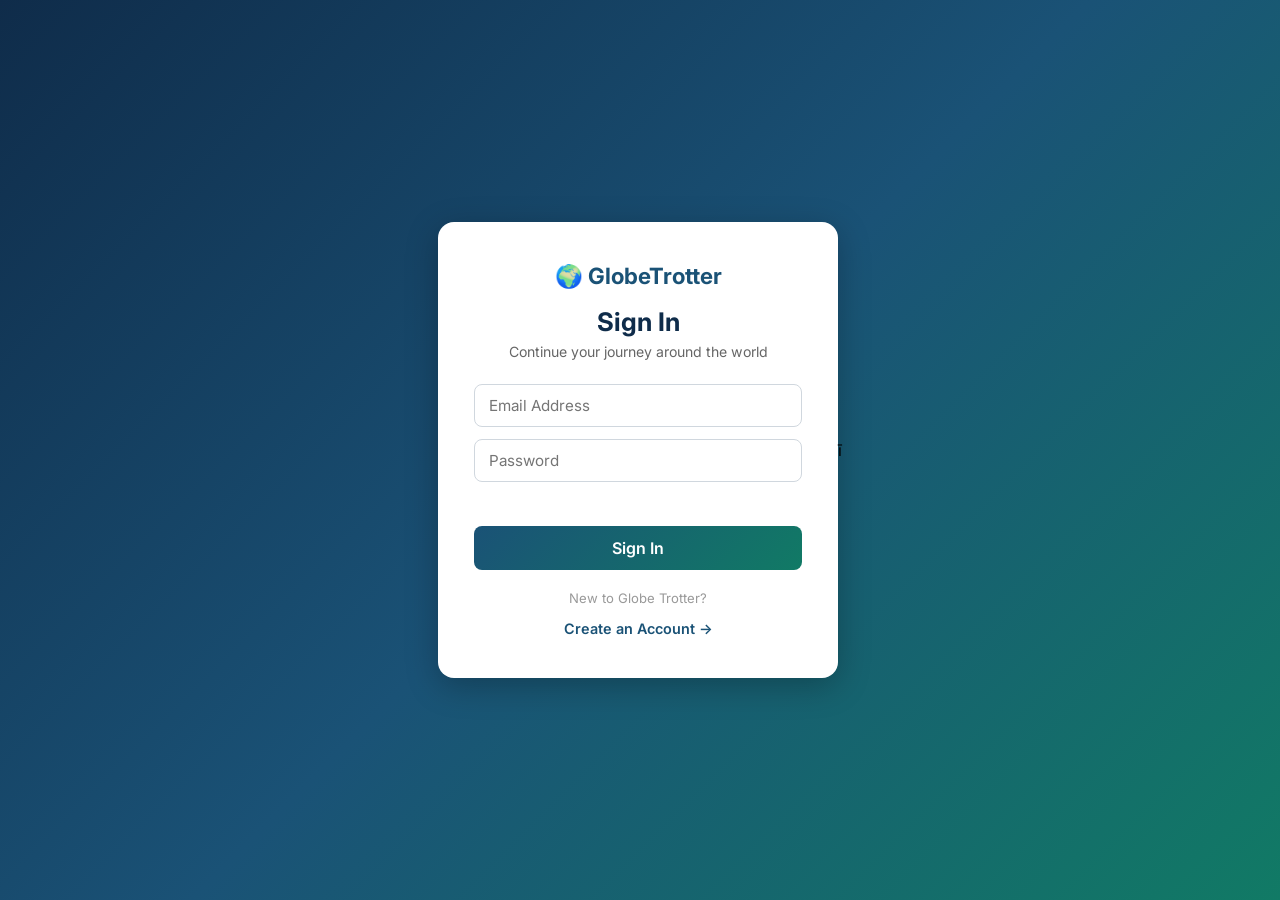
==== frontend/index.html @ 1d5b2421 "Login and Registration page" ====
<!DOCTYPE html>
<html lang="en">
<head>
  <meta charset="UTF-8" />
  <meta name="viewport" content="width=device-width, initial-scale=1.0" />
  <title>Globe Trotter | Sign In</title>
  <link rel="stylesheet" href="style.css" />
  <link href="https://fonts.googleapis.com/css2?family=Inter:wght@400;500;600;700&display=swap" rel="stylesheet" />
</head>
<body>
  <div class="card">
    <div class="logo">🌍 GlobeTrotter</div>
    <h1>Sign In</h1>
    <p class="sub">Continue your journey around the world</p>

    <form id="loginForm">
      <input type="email" id="loginEmail" placeholder="Email Address" required />
      <input type="password" id="loginPassword" placeholder="Password" required />
      <div id="loginStatus" class="status"></div>
      <button type="submit" id="loginBtn">Sign In</button>
    </form>

    <div class="divider">New to Globe Trotter?</div>
    <a class="link-btn" href="register.html">Create an Account →</a>
  </div>
  <script src="sample.js"></script>
</body>
</html>
ī
---- frontend/style.css ----
* { box-sizing: border-box; margin: 0; padding: 0; }

body {
  font-family: 'Inter', sans-serif;
  min-height: 100vh;
  display: flex;
  align-items: center;
  justify-content: center;
  background: linear-gradient(135deg, #0f2c4a 0%, #1a5276 50%, #117a65 100%);
}

.card {
  background: #fff;
  border-radius: 16px;
  padding: 40px 36px;
  width: 100%;
  max-width: 400px;
  box-shadow: 0 8px 32px rgba(0,0,0,0.25);
  text-align: center;
}

.logo  { font-size: 1.4rem; font-weight: 700; color: #1a5276; margin-bottom: 16px; }
h1     { font-size: 1.6rem; font-weight: 700; color: #0f2c4a; margin-bottom: 6px; }
.sub   { color: #666; font-size: 0.88rem; margin-bottom: 24px; }

input {
  width: 100%; padding: 11px 14px; margin-bottom: 12px;
  border: 1.5px solid #d0d7de; border-radius: 8px;
  font-family: inherit; font-size: 0.95rem; outline: none;
  transition: border-color .2s;
}
input:focus { border-color: #1a5276; }

button[type="submit"] {
  width: 100%; padding: 12px; margin-top: 4px;
  background: linear-gradient(135deg, #1a5276, #117a65);
  color: #fff; font-family: inherit; font-size: 1rem;
  font-weight: 600; border: none; border-radius: 8px; cursor: pointer;
}
button[type="submit"]:hover { opacity: .9; }

.status { font-size: .85rem; margin-bottom: 8px; min-height: 20px; }
.status.error   { color: #c0392b; }
.status.success { color: #117a65; }
.status.warning { color: #d68910; }

.divider  { color: #999; font-size: .82rem; margin: 20px 0 12px; }
.link-btn { color: #1a5276; font-weight: 600; font-size: .9rem; text-decoration: none; }
.link-btn:hover { text-decoration: underline; }
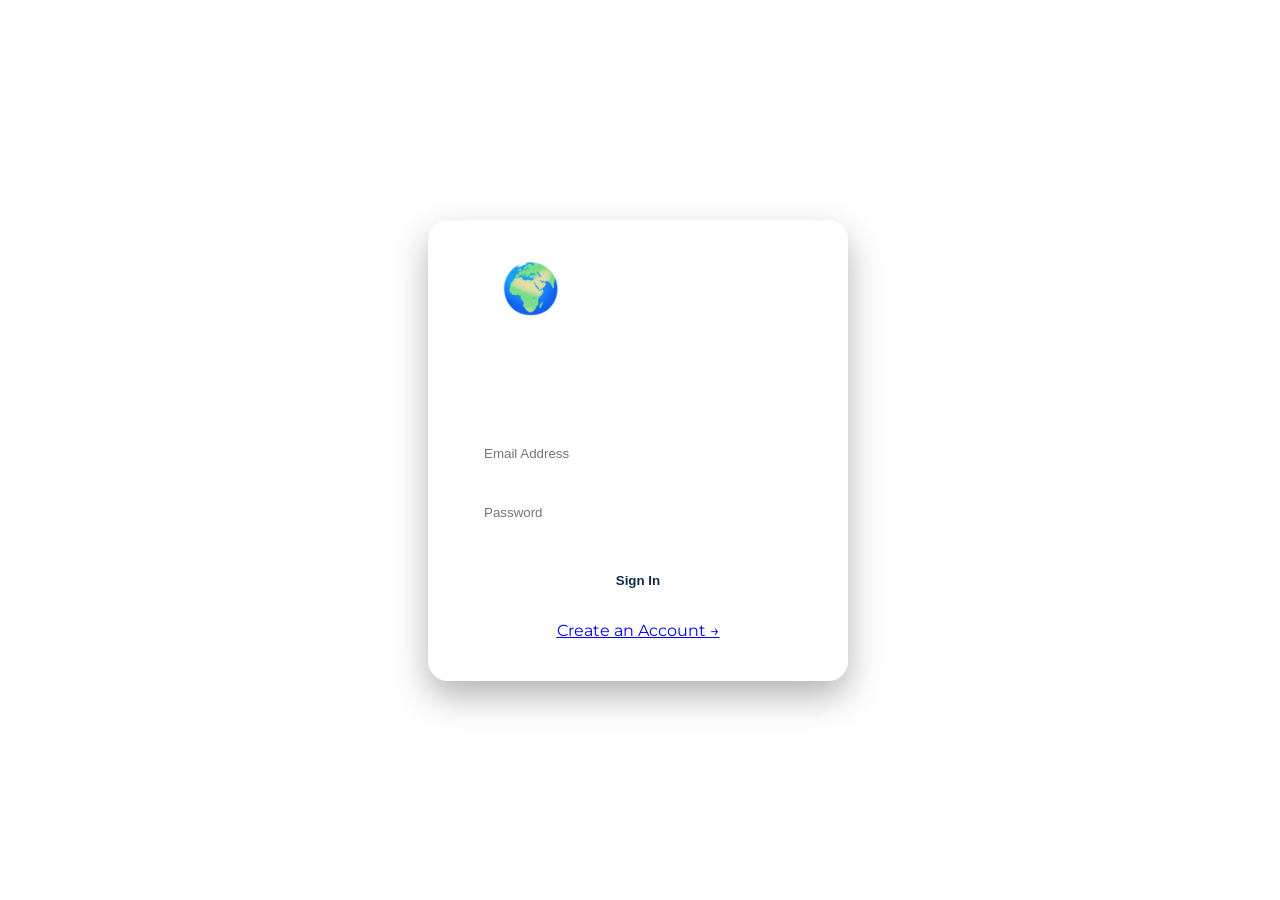
==== commit dc45abd3: "Landing Page" ====
--- a/frontend/index.html
+++ b/frontend/index.html
@@ -1,12 +1,16 @@
 <!DOCTYPE html>
 <html lang="en">
+
 <head>
   <meta charset="UTF-8" />
   <meta name="viewport" content="width=device-width, initial-scale=1.0" />
   <title>Globe Trotter | Sign In</title>
   <link rel="stylesheet" href="style.css" />
-  <link href="https://fonts.googleapis.com/css2?family=Inter:wght@400;500;600;700&display=swap" rel="stylesheet" />
+  <link
+    href="https://fonts.googleapis.com/css2?family=Cinzel+Decorative:wght@400;700&family=Great+Vibes&family=Montserrat:wght@300;400;500;600&display=swap"
+    rel="stylesheet" />
 </head>
+
 <body>
   <div class="card">
     <div class="logo">🌍 GlobeTrotter</div>
@@ -15,7 +19,16 @@
 
     <form id="loginForm">
       <input type="email" id="loginEmail" placeholder="Email Address" required />
-      <input type="password" id="loginPassword" placeholder="Password" required />
+      <div class="password-container">
+        <input type="password" id="loginPassword" placeholder="Password" required />
+        <span class="toggle-password" id="togglePasswordBtn">
+          <svg style="width:20px;height:20px" viewBox="0 0 24 24" fill="none" stroke="currentColor" stroke-width="2"
+            stroke-linecap="round" stroke-linejoin="round">
+            <path d="M1 12s4-8 11-8 11 8 11 8-4 8-11 8-11-8-11-8z"></path>
+            <circle cx="12" cy="12" r="3"></circle>
+          </svg>
+        </span>
+      </div>
       <div id="loginStatus" class="status"></div>
       <button type="submit" id="loginBtn">Sign In</button>
     </form>
@@ -25,5 +38,6 @@
   </div>
   <script src="sample.js"></script>
 </body>
+
 </html>
 ī
--- a/frontend/style.css
+++ b/frontend/style.css
@@ -1,49 +1,352 @@
-* { box-sizing: border-box; margin: 0; padding: 0; }
+/* ---------- RESET ---------- */
+* {
+  box-sizing: border-box;
+  margin: 0;
+  padding: 0;
+}
 
 body {
-  font-family: 'Inter', sans-serif;
+  font-family: 'Montserrat', sans-serif;
   min-height: 100vh;
   display: flex;
   align-items: center;
   justify-content: center;
-  background: linear-gradient(135deg, #0f2c4a 0%, #1a5276 50%, #117a65 100%);
+  padding: 20px;
+  background: url('https://images.unsplash.com/photo-1476514525535-07fb3b4ae5f1?auto=format&fit=crop&w=2000&q=80') center/cover fixed;
+  color: #fff;
+}
+
+body.landing-page {
+  display: block;
+  overflow-y: auto;
+  background: url('https://images.unsplash.com/photo-1507525428034-b723cf961d3e?auto=format&fit=crop&w=2000&q=80') center/cover fixed;
+}
+
+/* ---------- GLASS CARD ---------- */
+.card,
+.landing-card {
+  background: rgba(255, 255, 255, .1);
+  backdrop-filter: blur(18px);
+  border: 1px solid rgba(255, 255, 255, .25);
+  border-radius: 20px;
+  box-shadow: 0 15px 35px rgba(0, 0, 0, .3);
 }
 
 .card {
+  padding: 40px;
+  max-width: 420px;
+  width: 100%;
+  text-align: center;
+}
+
+.landing-card {
+  padding: 30px 40px;
+  max-width: 1000px;
+  margin: auto;
+}
+
+/* ---------- TYPOGRAPHY ---------- */
+.logo {
+  font-family: 'Great Vibes', cursive;
+  font-size: 3rem;
+  margin-bottom: 20px;
+}
+
+h1,
+h2,
+h3 {
+  font-family: 'Cinzel Decorative', serif;
+}
+
+.sub {
+  margin-bottom: 25px;
+  font-weight: 300;
+  opacity: .9;
+}
+
+/* ---------- INPUT ---------- */
+input {
+  width: 100%;
+  padding: 14px;
+  margin-bottom: 14px;
+  background: rgba(255, 255, 255, .15);
+  border: 1px solid rgba(255, 255, 255, .3);
+  border-radius: 10px;
+  color: #fff;
+  outline: none;
+  transition: .3s;
+}
+
+input:focus {
+  background: rgba(255, 255, 255, .25);
+  border-color: #fff;
+}
+
+/* ---------- PASSWORD ---------- */
+.password-container {
+  position: relative;
+}
+
+.password-container input {
+  padding-right: 45px;
+}
+
+.toggle-password {
+  position: absolute;
+  right: 12px;
+  top: 50%;
+  transform: translateY(-50%);
+  cursor: pointer;
+}
+
+/* ---------- BUTTONS ---------- */
+button[type="submit"],
+.fab {
   background: #fff;
-  border-radius: 16px;
-  padding: 40px 36px;
-  width: 100%;
-  max-width: 400px;
-  box-shadow: 0 8px 32px rgba(0,0,0,0.25);
-  text-align: center;
-}
-
-.logo  { font-size: 1.4rem; font-weight: 700; color: #1a5276; margin-bottom: 16px; }
-h1     { font-size: 1.6rem; font-weight: 700; color: #0f2c4a; margin-bottom: 6px; }
-.sub   { color: #666; font-size: 0.88rem; margin-bottom: 24px; }
-
-input {
-  width: 100%; padding: 11px 14px; margin-bottom: 12px;
-  border: 1.5px solid #d0d7de; border-radius: 8px;
-  font-family: inherit; font-size: 0.95rem; outline: none;
-  transition: border-color .2s;
-}
-input:focus { border-color: #1a5276; }
+  color: #0f2c4a;
+  border: none;
+  font-weight: 600;
+  cursor: pointer;
+  transition: .3s;
+}
 
 button[type="submit"] {
-  width: 100%; padding: 12px; margin-top: 4px;
-  background: linear-gradient(135deg, #1a5276, #117a65);
-  color: #fff; font-family: inherit; font-size: 1rem;
-  font-weight: 600; border: none; border-radius: 8px; cursor: pointer;
-}
-button[type="submit"]:hover { opacity: .9; }
-
-.status { font-size: .85rem; margin-bottom: 8px; min-height: 20px; }
-.status.error   { color: #c0392b; }
-.status.success { color: #117a65; }
-.status.warning { color: #d68910; }
-
-.divider  { color: #999; font-size: .82rem; margin: 20px 0 12px; }
-.link-btn { color: #1a5276; font-weight: 600; font-size: .9rem; text-decoration: none; }
-.link-btn:hover { text-decoration: underline; }
+  width: 100%;
+  padding: 14px;
+  border-radius: 10px;
+}
+
+button:hover,
+.fab:hover {
+  transform: translateY(-3px);
+}
+
+/* ---------- STATUS ---------- */
+.status {
+  font-size: .9rem;
+  margin: 10px 0;
+}
+
+.status.error {
+  color: #ff8787;
+}
+
+.status.success {
+  color: #69db7c;
+}
+
+.status.warning {
+  color: #ffd43b;
+}
+
+/* ---------- AUTOCOMPLETE ---------- */
+.autocomplete {
+  position: relative;
+}
+
+.autocomplete-items {
+  position: absolute;
+  top: 100%;
+  left: 0;
+  width: 100%;
+  background: rgba(255, 255, 255, 0.95);
+  backdrop-filter: blur(10px);
+  color: #1a1a1a;
+  max-height: 200px;
+  overflow-y: auto;
+  border-radius: 10px;
+  box-shadow: 0 8px 24px rgba(0, 0, 0, 0.25);
+  display: none;
+  z-index: 999;
+  margin-top: 4px;
+}
+
+.autocomplete-items.show {
+  display: block;
+}
+
+.autocomplete-items div {
+  padding: 12px 16px;
+  cursor: pointer;
+  border-bottom: 1px solid rgba(0, 0, 0, 0.05);
+  transition: all 0.2s ease;
+  font-weight: 500;
+}
+
+.autocomplete-items div:last-child {
+  border-bottom: none;
+}
+
+.autocomplete-items div:hover {
+  background: #0f2c4a;
+  color: #fff;
+}
+
+/* ---------- NAVBAR ---------- */
+.navbar {
+  display: flex;
+  justify-content: space-between;
+  align-items: center;
+  margin-bottom: 25px;
+}
+
+.navbar .logo {
+  font-size: 2rem;
+}
+
+/* ---------- BANNER ---------- */
+.banner {
+  height: 220px;
+  border-radius: 14px;
+  margin-bottom: 30px;
+  display: flex;
+  align-items: center;
+  justify-content: center;
+  background: url('https://images.unsplash.com/photo-1469854523086-cc02fe5d8800?auto=format&fit=crop&w=1200&q=80') center/cover;
+}
+
+.banner h2 {
+  font-size: 2.5rem;
+}
+
+/* ---------- DASHBOARD ---------- */
+.dashboard-section {
+  margin-bottom: 35px;
+}
+
+.section-header {
+  display: flex;
+  align-items: center;
+  gap: 12px;
+  margin-bottom: 18px;
+}
+
+.section-header .line {
+  flex: 1;
+  height: 1px;
+  background: rgba(255, 255, 255, .4);
+}
+
+.cards-row {
+  display: flex;
+  gap: 16px;
+  overflow-x: auto;
+}
+
+.sq-card {
+  min-width: 240px;
+  height: 320px;
+  border-radius: 14px;
+  background: rgba(255, 255, 255, .15);
+  border: 1px solid rgba(255, 255, 255, .25);
+  transition: .3s;
+}
+
+.sq-card:hover {
+  transform: translateY(-5px);
+}
+
+.fab {
+  position: fixed;
+  bottom: 35px;
+  right: 35px;
+  padding: 12px 20px;
+  border-radius: 25px;
+  box-shadow: 0 8px 20px rgba(0, 0, 0, .3);
+}
+
+/* ---------- SPOT CARDS ---------- */
+.spot-card {
+  position: relative;
+  overflow: hidden;
+  cursor: pointer;
+  display: flex;
+  flex-direction: column;
+}
+
+.spot-img {
+  flex: 1;
+  background-size: cover;
+  background-position: center;
+  border-radius: 14px 14px 0 0;
+  min-height: 220px;
+}
+
+.spot-info {
+  padding: 14px 16px;
+  background: rgba(0, 0, 0, .45);
+  backdrop-filter: blur(6px);
+  border-radius: 0 0 14px 14px;
+}
+
+.spot-name {
+  font-family: 'Montserrat', sans-serif;
+  font-size: .95rem;
+  font-weight: 600;
+  line-height: 1.3;
+  white-space: nowrap;
+  overflow: hidden;
+  text-overflow: ellipsis;
+}
+
+.spot-type {
+  display: inline-block;
+  margin-top: 4px;
+  font-size: .72rem;
+  text-transform: uppercase;
+  letter-spacing: .8px;
+  opacity: .75;
+  font-weight: 500;
+}
+
+/* ---------- RANK BADGE ---------- */
+.spot-rank {
+  position: absolute;
+  top: 10px;
+  left: 10px;
+  background: linear-gradient(135deg, #f59e0b, #d97706);
+  color: #fff;
+  font-weight: 700;
+  font-size: .8rem;
+  padding: 4px 10px;
+  border-radius: 8px;
+  z-index: 2;
+  box-shadow: 0 2px 8px rgba(0, 0, 0, .3);
+  letter-spacing: .5px;
+}
+
+/* ---------- REGION NAME ---------- */
+#regionName {
+  background: linear-gradient(135deg, #f59e0b, #fbbf24);
+  -webkit-background-clip: text;
+  -webkit-text-fill-color: transparent;
+  background-clip: text;
+}
+
+/* ---------- SHIMMER LOADING ---------- */
+.shimmer-card {
+  overflow: hidden;
+  position: relative;
+}
+
+.shimmer {
+  width: 100%;
+  height: 100%;
+  background: linear-gradient(110deg,
+      rgba(255, 255, 255, .08) 30%,
+      rgba(255, 255, 255, .22) 50%,
+      rgba(255, 255, 255, .08) 70%);
+  background-size: 200% 100%;
+  animation: shimmerAnim 1.4s ease-in-out infinite;
+  border-radius: 14px;
+}
+
+@keyframes shimmerAnim {
+  0% {
+    background-position: 200% 0;
+  }
+
+  100% {
+    background-position: -200% 0;
+  }
+}
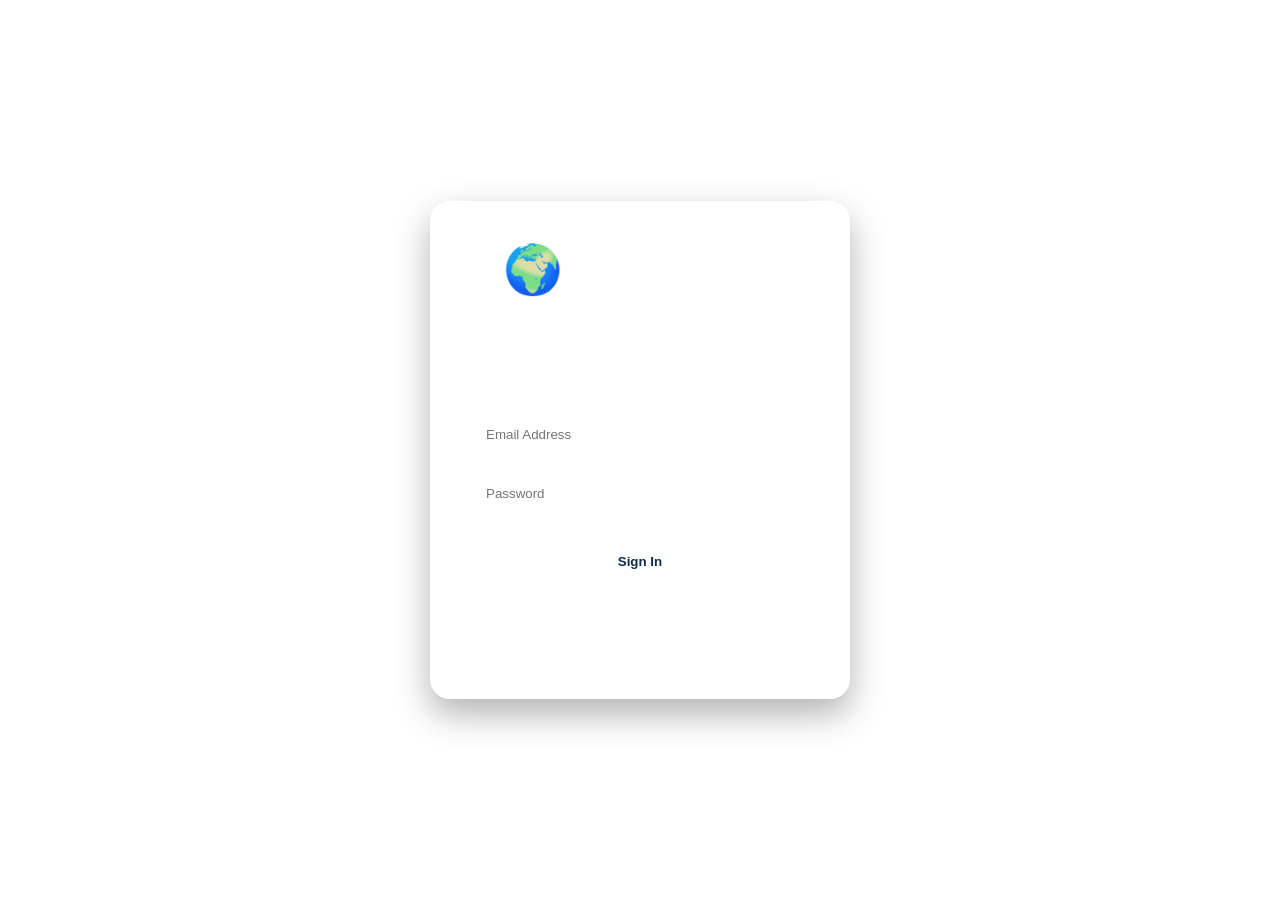
==== commit 0c23ac34: "Trip Planner" ====
--- a/frontend/index.html
+++ b/frontend/index.html
@@ -1,43 +1,33 @@
 <!DOCTYPE html>
 <html lang="en">
+<head>
+    <meta charset="UTF-8" />
+    <meta name="viewport" content="width=device-width, initial-scale=1.0" />
+    <title>Globe Trotter | Sign In</title>
+    <link rel="stylesheet" href="style.css" />
+    <link href="https://fonts.googleapis.com/css2?family=Cinzel+Decorative:wght@400;700&family=Great+Vibes&family=Montserrat:wght@300;400;500;600&display=swap" rel="stylesheet" />
+</head>
+<body>
+    <div class="card">
+        <div class="logo">🌍 GlobeTrotter</div>
+        <h1>Sign In</h1>
+        <p class="sub">Continue your journey around the world</p>
+        
+        <form id="loginForm">
+            <input type="email" id="loginEmail" placeholder="Email Address" required />
+            <div class="password-container">
+                <input type="password" id="loginPassword" placeholder="Password" required />
+                <span class="toggle-password" id="togglePasswordBtn">
+                    <svg style="width:20px;height:20px" viewBox="0 0 24 24" fill="none" stroke="currentColor" stroke-width="2" stroke-linecap="round" stroke-linejoin="round"><path d="M1 12s4-8 11-8 11 8 11 8-4 8-11 8-11-8-11-8z"></path><circle cx="12" cy="12" r="3"></circle></svg>
+                </span>
+            </div>
+            <div id="loginStatus" class="status"></div>
+            <button type="submit" id="loginBtn">Sign In</button>
+        </form>
 
-<head>
-  <meta charset="UTF-8" />
-  <meta name="viewport" content="width=device-width, initial-scale=1.0" />
-  <title>Globe Trotter | Sign In</title>
-  <link rel="stylesheet" href="style.css" />
-  <link
-    href="https://fonts.googleapis.com/css2?family=Cinzel+Decorative:wght@400;700&family=Great+Vibes&family=Montserrat:wght@300;400;500;600&display=swap"
-    rel="stylesheet" />
-</head>
-
-<body>
-  <div class="card">
-    <div class="logo">🌍 GlobeTrotter</div>
-    <h1>Sign In</h1>
-    <p class="sub">Continue your journey around the world</p>
-
-    <form id="loginForm">
-      <input type="email" id="loginEmail" placeholder="Email Address" required />
-      <div class="password-container">
-        <input type="password" id="loginPassword" placeholder="Password" required />
-        <span class="toggle-password" id="togglePasswordBtn">
-          <svg style="width:20px;height:20px" viewBox="0 0 24 24" fill="none" stroke="currentColor" stroke-width="2"
-            stroke-linecap="round" stroke-linejoin="round">
-            <path d="M1 12s4-8 11-8 11 8 11 8-4 8-11 8-11-8-11-8z"></path>
-            <circle cx="12" cy="12" r="3"></circle>
-          </svg>
-        </span>
-      </div>
-      <div id="loginStatus" class="status"></div>
-      <button type="submit" id="loginBtn">Sign In</button>
-    </form>
-
-    <div class="divider">New to Globe Trotter?</div>
-    <a class="link-btn" href="register.html">Create an Account →</a>
-  </div>
-  <script src="sample.js"></script>
+        <div class="divider">New to Globe Trotter?</div>
+        <a class="link-btn" href="register.html">Create an Account →</a>
+    </div>
+    <script src="sample.js"></script>
 </body>
-
-</html>
-ī+</html>
--- a/frontend/style.css
+++ b/frontend/style.css
@@ -1,352 +1,67 @@
-/* ---------- RESET ---------- */
-* {
-  box-sizing: border-box;
-  margin: 0;
-  padding: 0;
-}
+* { box-sizing: border-box; margin: 0; padding: 0; }
+body { font-family: 'Montserrat', sans-serif; min-height: 100vh; display: flex; align-items: center; justify-content: center; padding: 20px; background: url('https://images.unsplash.com/photo-1476514525535-07fb3b4ae5f1?auto=format&fit=crop&w=2000&q=80') center/cover fixed; color: #fff; }
+body.landing-page { display: block; overflow-y: auto; background: url('https://images.unsplash.com/photo-1507525428034-b723cf961d3e?auto=format&fit=crop&w=2000&q=80') center/cover fixed; }
+body.fade-in { animation: fadeInBase 0.5s ease-in-out; }
+@keyframes fadeInBase { from { opacity: 0; } to { opacity: 1; } }
 
-body {
-  font-family: 'Montserrat', sans-serif;
-  min-height: 100vh;
-  display: flex;
-  align-items: center;
-  justify-content: center;
-  padding: 20px;
-  background: url('https://images.unsplash.com/photo-1476514525535-07fb3b4ae5f1?auto=format&fit=crop&w=2000&q=80') center/cover fixed;
-  color: #fff;
-}
+.card, .landing-card { background: rgba(255, 255, 255, .1); backdrop-filter: blur(18px); border: 1px solid rgba(255, 255, 255, .25); border-radius: 20px; box-shadow: 0 15px 35px rgba(0, 0, 0, .3); }
+.card { padding: 40px; max-width: 420px; width: 100%; text-align: center; }
+.landing-card { padding: 30px 40px; max-width: 1000px; margin: auto; }
 
-body.landing-page {
-  display: block;
-  overflow-y: auto;
-  background: url('https://images.unsplash.com/photo-1507525428034-b723cf961d3e?auto=format&fit=crop&w=2000&q=80') center/cover fixed;
-}
+.logo { font-family: 'Great Vibes', cursive; font-size: 3rem; margin-bottom: 20px; }
+h1, h2, h3 { font-family: 'Cinzel Decorative', serif; }
+.sub { margin-bottom: 25px; font-weight: 300; opacity: .9; }
 
-/* ---------- GLASS CARD ---------- */
-.card,
-.landing-card {
-  background: rgba(255, 255, 255, .1);
-  backdrop-filter: blur(18px);
-  border: 1px solid rgba(255, 255, 255, .25);
-  border-radius: 20px;
-  box-shadow: 0 15px 35px rgba(0, 0, 0, .3);
-}
+input { width: 100%; padding: 14px; margin-bottom: 14px; background: rgba(255, 255, 255, .15); border: 1px solid rgba(255, 255, 255, .3); border-radius: 10px; color: #fff; outline: none; transition: .3s; }
+input:focus { background: rgba(255, 255, 255, .25); border-color: #fff; }
+.password-container { position: relative; }
+.password-container input { padding-right: 45px; }
+.toggle-password { position: absolute; right: 12px; top: 50%; transform: translateY(-50%); cursor: pointer; }
 
-.card {
-  padding: 40px;
-  max-width: 420px;
-  width: 100%;
-  text-align: center;
-}
+button[type="submit"], .fab { background: #fff; color: #0f2c4a; border: none; font-weight: 600; cursor: pointer; transition: .3s; }
+button[type="submit"] { width: 100%; padding: 14px; border-radius: 10px; }
+button:hover, .fab:hover { transform: translateY(-3px); }
 
-.landing-card {
-  padding: 30px 40px;
-  max-width: 1000px;
-  margin: auto;
-}
+.status { font-size: .9rem; margin: 10px 0; }
+.status.error { color: #ff8787; }
+.status.success { color: #69db7c; }
+.status.warning { color: #ffd43b; }
 
-/* ---------- TYPOGRAPHY ---------- */
-.logo {
-  font-family: 'Great Vibes', cursive;
-  font-size: 3rem;
-  margin-bottom: 20px;
-}
+.autocomplete { position: relative; }
+.autocomplete-items { position: absolute; top: 100%; left: 0; width: 100%; background: rgba(255, 255, 255, 0.95); backdrop-filter: blur(10px); color: #1a1a1a; max-height: 200px; overflow-y: auto; border-radius: 10px; box-shadow: 0 8px 24px rgba(0, 0, 0, 0.25); display: none; z-index: 999; margin-top: 4px; }
+.autocomplete-items.show { display: block; }
+.autocomplete-items div { padding: 12px 16px; cursor: pointer; border-bottom: 1px solid rgba(0, 0, 0, 0.05); transition: all 0.2s ease; font-weight: 500; }
+.autocomplete-items div:last-child { border-bottom: none; }
+.autocomplete-items div:hover { background: #0f2c4a; color: #fff; }
 
-h1,
-h2,
-h3 {
-  font-family: 'Cinzel Decorative', serif;
-}
+.navbar { display: flex; justify-content: space-between; align-items: center; margin-bottom: 25px; }
+.navbar .logo { font-size: 2rem; }
 
-.sub {
-  margin-bottom: 25px;
-  font-weight: 300;
-  opacity: .9;
-}
+.banner { height: 220px; border-radius: 14px; margin-bottom: 30px; display: flex; align-items: center; justify-content: center; background: url('https://images.unsplash.com/photo-1469854523086-cc02fe5d8800?auto=format&fit=crop&w=1200&q=80') center/cover; }
+.banner h2 { font-size: 2.5rem; }
 
-/* ---------- INPUT ---------- */
-input {
-  width: 100%;
-  padding: 14px;
-  margin-bottom: 14px;
-  background: rgba(255, 255, 255, .15);
-  border: 1px solid rgba(255, 255, 255, .3);
-  border-radius: 10px;
-  color: #fff;
-  outline: none;
-  transition: .3s;
-}
+.dashboard-section { margin-bottom: 35px; }
+.section-header { display: flex; align-items: center; gap: 12px; margin-bottom: 18px; }
+.section-header .line { flex: 1; height: 1px; background: rgba(255, 255, 255, .4); }
+.cards-row { display: flex; gap: 16px; overflow-x: auto; }
+.sq-card { min-width: 240px; height: 320px; border-radius: 14px; background: rgba(255, 255, 255, .15); border: 1px solid rgba(255, 255, 255, .25); transition: .3s; }
+.sq-card:hover { transform: translateY(-5px); }
+.fab { position: fixed; bottom: 35px; right: 35px; padding: 12px 20px; border-radius: 25px; box-shadow: 0 8px 20px rgba(0,0,0,.3); }
 
-input:focus {
-  background: rgba(255, 255, 255, .25);
-  border-color: #fff;
-}
+.spot-card { position: relative; overflow: hidden; cursor: pointer; display: flex; flex-direction: column; }
+.spot-img { flex: 1; background-size: cover; background-position: center; border-radius: 14px 14px 0 0; min-height: 220px; }
+.spot-info { padding: 14px 16px; background: rgba(0, 0, 0, .45); backdrop-filter: blur(6px); border-radius: 0 0 14px 14px; }
+.spot-name { font-family: 'Montserrat', sans-serif; font-size: .95rem; font-weight: 600; line-height: 1.3; white-space: nowrap; overflow: hidden; text-overflow: ellipsis; }
+.spot-type { display: inline-block; margin-top: 4px; font-size: .72rem; text-transform: uppercase; letter-spacing: .8px; opacity: .75; font-weight: 500; }
+.spot-rank { position: absolute; top: 10px; left: 10px; background: linear-gradient(135deg, #f59e0b, #d97706); color: #fff; font-weight: 700; font-size: .8rem; padding: 4px 10px; border-radius: 8px; z-index: 2; box-shadow: 0 2px 8px rgba(0,0,0,.3); letter-spacing: .5px; }
 
-/* ---------- PASSWORD ---------- */
-.password-container {
-  position: relative;
-}
+#regionName { background: linear-gradient(135deg, #f59e0b, #fbbf24); -webkit-background-clip: text; -webkit-text-fill-color: transparent; background-clip: text; }
 
-.password-container input {
-  padding-right: 45px;
-}
+.shimmer-card { overflow: hidden; position: relative; }
+.shimmer { width: 100%; height: 100%; background: linear-gradient(110deg, rgba(255, 255, 255, .08) 30%, rgba(255, 255, 255, .22) 50%, rgba(255, 255, 255, .08) 70%); background-size: 200% 100%; animation: shimmerAnim 1.4s ease-in-out infinite; border-radius: 14px; }
+@keyframes shimmerAnim { 0% { background-position: 200% 0; } 100% { background-position: -200% 0; } }
 
-.toggle-password {
-  position: absolute;
-  right: 12px;
-  top: 50%;
-  transform: translateY(-50%);
-  cursor: pointer;
-}
-
-/* ---------- BUTTONS ---------- */
-button[type="submit"],
-.fab {
-  background: #fff;
-  color: #0f2c4a;
-  border: none;
-  font-weight: 600;
-  cursor: pointer;
-  transition: .3s;
-}
-
-button[type="submit"] {
-  width: 100%;
-  padding: 14px;
-  border-radius: 10px;
-}
-
-button:hover,
-.fab:hover {
-  transform: translateY(-3px);
-}
-
-/* ---------- STATUS ---------- */
-.status {
-  font-size: .9rem;
-  margin: 10px 0;
-}
-
-.status.error {
-  color: #ff8787;
-}
-
-.status.success {
-  color: #69db7c;
-}
-
-.status.warning {
-  color: #ffd43b;
-}
-
-/* ---------- AUTOCOMPLETE ---------- */
-.autocomplete {
-  position: relative;
-}
-
-.autocomplete-items {
-  position: absolute;
-  top: 100%;
-  left: 0;
-  width: 100%;
-  background: rgba(255, 255, 255, 0.95);
-  backdrop-filter: blur(10px);
-  color: #1a1a1a;
-  max-height: 200px;
-  overflow-y: auto;
-  border-radius: 10px;
-  box-shadow: 0 8px 24px rgba(0, 0, 0, 0.25);
-  display: none;
-  z-index: 999;
-  margin-top: 4px;
-}
-
-.autocomplete-items.show {
-  display: block;
-}
-
-.autocomplete-items div {
-  padding: 12px 16px;
-  cursor: pointer;
-  border-bottom: 1px solid rgba(0, 0, 0, 0.05);
-  transition: all 0.2s ease;
-  font-weight: 500;
-}
-
-.autocomplete-items div:last-child {
-  border-bottom: none;
-}
-
-.autocomplete-items div:hover {
-  background: #0f2c4a;
-  color: #fff;
-}
-
-/* ---------- NAVBAR ---------- */
-.navbar {
-  display: flex;
-  justify-content: space-between;
-  align-items: center;
-  margin-bottom: 25px;
-}
-
-.navbar .logo {
-  font-size: 2rem;
-}
-
-/* ---------- BANNER ---------- */
-.banner {
-  height: 220px;
-  border-radius: 14px;
-  margin-bottom: 30px;
-  display: flex;
-  align-items: center;
-  justify-content: center;
-  background: url('https://images.unsplash.com/photo-1469854523086-cc02fe5d8800?auto=format&fit=crop&w=1200&q=80') center/cover;
-}
-
-.banner h2 {
-  font-size: 2.5rem;
-}
-
-/* ---------- DASHBOARD ---------- */
-.dashboard-section {
-  margin-bottom: 35px;
-}
-
-.section-header {
-  display: flex;
-  align-items: center;
-  gap: 12px;
-  margin-bottom: 18px;
-}
-
-.section-header .line {
-  flex: 1;
-  height: 1px;
-  background: rgba(255, 255, 255, .4);
-}
-
-.cards-row {
-  display: flex;
-  gap: 16px;
-  overflow-x: auto;
-}
-
-.sq-card {
-  min-width: 240px;
-  height: 320px;
-  border-radius: 14px;
-  background: rgba(255, 255, 255, .15);
-  border: 1px solid rgba(255, 255, 255, .25);
-  transition: .3s;
-}
-
-.sq-card:hover {
-  transform: translateY(-5px);
-}
-
-.fab {
-  position: fixed;
-  bottom: 35px;
-  right: 35px;
-  padding: 12px 20px;
-  border-radius: 25px;
-  box-shadow: 0 8px 20px rgba(0, 0, 0, .3);
-}
-
-/* ---------- SPOT CARDS ---------- */
-.spot-card {
-  position: relative;
-  overflow: hidden;
-  cursor: pointer;
-  display: flex;
-  flex-direction: column;
-}
-
-.spot-img {
-  flex: 1;
-  background-size: cover;
-  background-position: center;
-  border-radius: 14px 14px 0 0;
-  min-height: 220px;
-}
-
-.spot-info {
-  padding: 14px 16px;
-  background: rgba(0, 0, 0, .45);
-  backdrop-filter: blur(6px);
-  border-radius: 0 0 14px 14px;
-}
-
-.spot-name {
-  font-family: 'Montserrat', sans-serif;
-  font-size: .95rem;
-  font-weight: 600;
-  line-height: 1.3;
-  white-space: nowrap;
-  overflow: hidden;
-  text-overflow: ellipsis;
-}
-
-.spot-type {
-  display: inline-block;
-  margin-top: 4px;
-  font-size: .72rem;
-  text-transform: uppercase;
-  letter-spacing: .8px;
-  opacity: .75;
-  font-weight: 500;
-}
-
-/* ---------- RANK BADGE ---------- */
-.spot-rank {
-  position: absolute;
-  top: 10px;
-  left: 10px;
-  background: linear-gradient(135deg, #f59e0b, #d97706);
-  color: #fff;
-  font-weight: 700;
-  font-size: .8rem;
-  padding: 4px 10px;
-  border-radius: 8px;
-  z-index: 2;
-  box-shadow: 0 2px 8px rgba(0, 0, 0, .3);
-  letter-spacing: .5px;
-}
-
-/* ---------- REGION NAME ---------- */
-#regionName {
-  background: linear-gradient(135deg, #f59e0b, #fbbf24);
-  -webkit-background-clip: text;
-  -webkit-text-fill-color: transparent;
-  background-clip: text;
-}
-
-/* ---------- SHIMMER LOADING ---------- */
-.shimmer-card {
-  overflow: hidden;
-  position: relative;
-}
-
-.shimmer {
-  width: 100%;
-  height: 100%;
-  background: linear-gradient(110deg,
-      rgba(255, 255, 255, .08) 30%,
-      rgba(255, 255, 255, .22) 50%,
-      rgba(255, 255, 255, .08) 70%);
-  background-size: 200% 100%;
-  animation: shimmerAnim 1.4s ease-in-out infinite;
-  border-radius: 14px;
-}
-
-@keyframes shimmerAnim {
-  0% {
-    background-position: 200% 0;
-  }
-
-  100% {
-    background-position: -200% 0;
-  }
-}+.link-btn { display: inline-block; color: #fff; text-decoration: none; font-size: .9rem; opacity: .8; transition: .3s; }
+.link-btn:hover { opacity: 1; text-decoration: underline; }
+.divider { margin: 25px 0 15px; font-size: .85rem; opacity: .7; }
+.section-label { font-size: .85rem; text-align: left; margin: 15px 0 8px; opacity: .9; font-weight: 500; }
